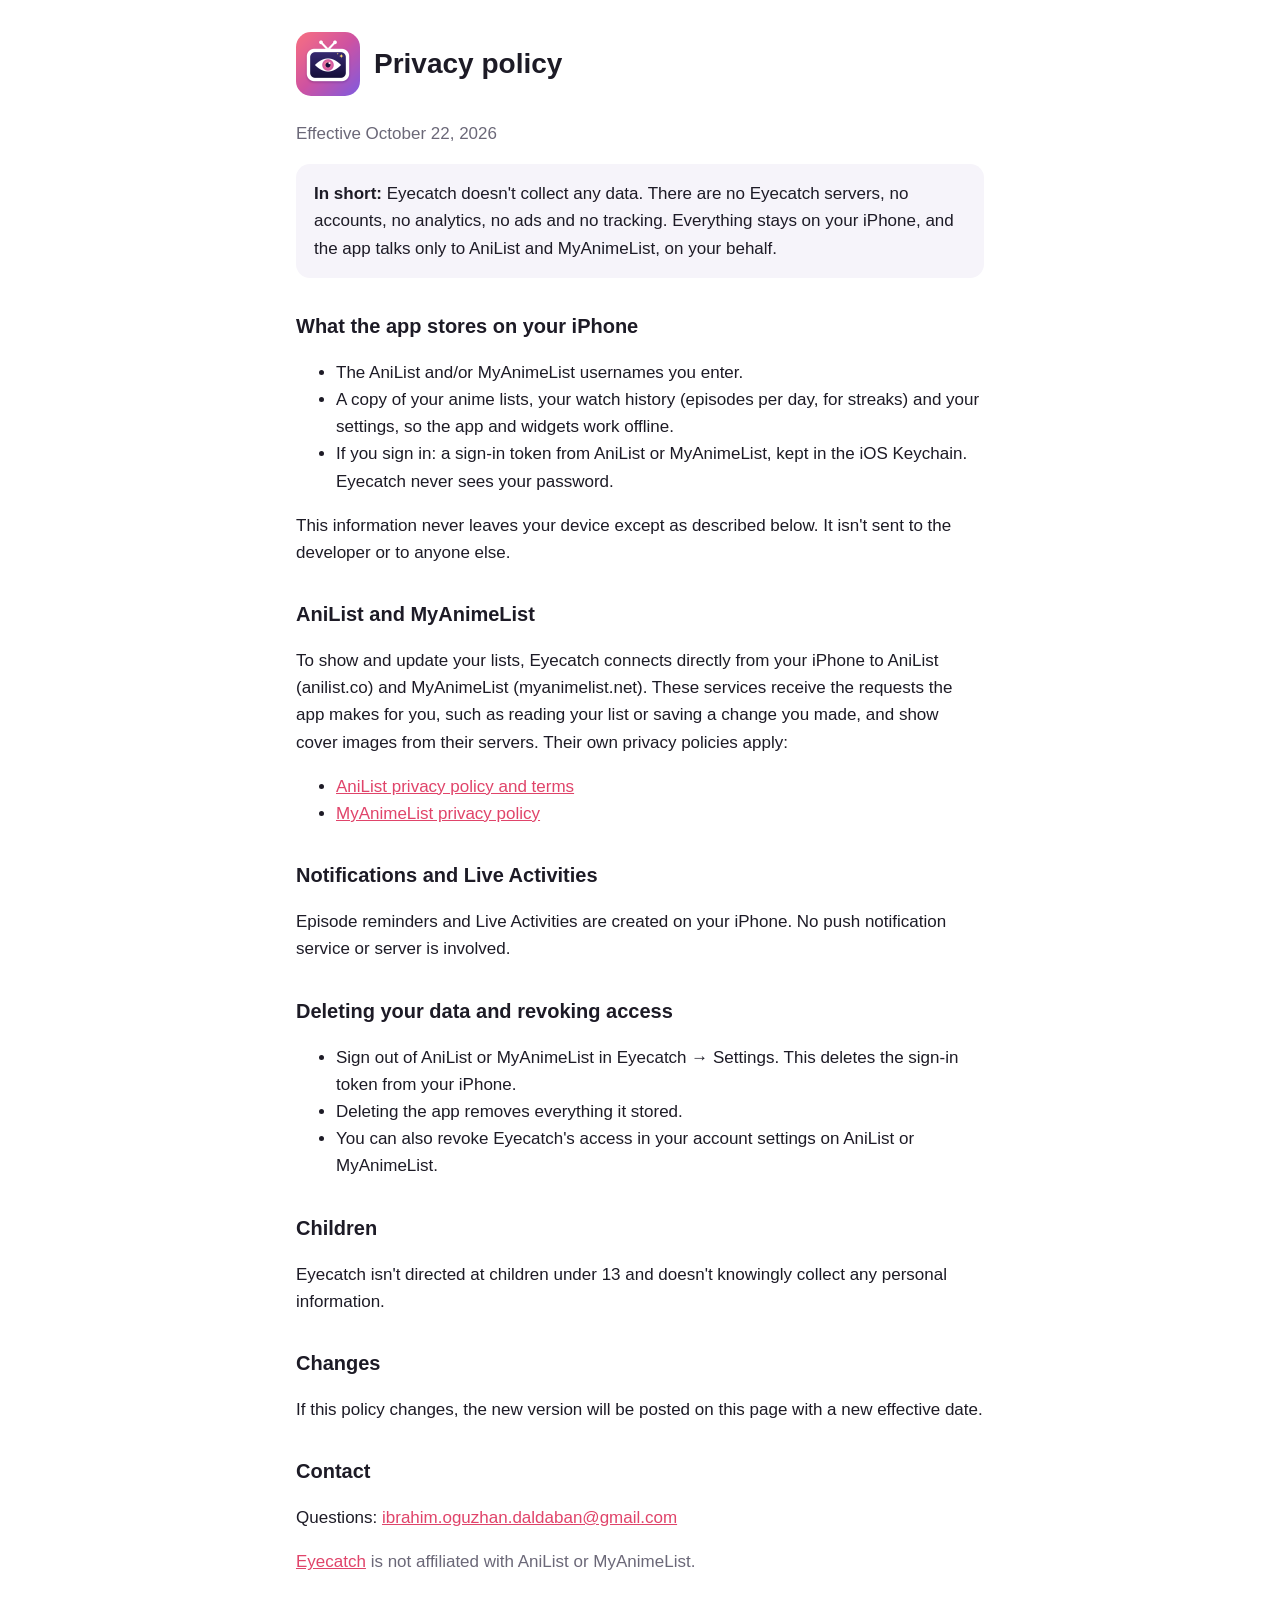
==== privacy.html @ 900f7372 "Eyecatch website: privacy policy and support pages Co-Authored-By: Claude Opus 5.5 <noreply@anthropi" ====
<!doctype html>
<html lang="en">
<head>
<meta charset="utf-8">
<meta name="viewport" content="width=device-width, initial-scale=1">
<title>Eyecatch Privacy Policy</title>
<link rel="stylesheet" href="style.css">
</head>
<body>
<main>
  <header><img src="icon.png" alt=""><h1>Privacy policy</h1></header>
  <p class="muted">Effective October 22, 2026</p>

  <div class="card"><strong>In short:</strong> Eyecatch doesn't collect any data. There are no Eyecatch servers, no accounts, no analytics, no ads and no tracking. Everything stays on your iPhone, and the app talks only to AniList and MyAnimeList, on your behalf.</div>

  <h2>What the app stores on your iPhone</h2>
  <ul>
    <li>The AniList and/or MyAnimeList usernames you enter.</li>
    <li>A copy of your anime lists, your watch history (episodes per day, for streaks) and your settings, so the app and widgets work offline.</li>
    <li>If you sign in: a sign-in token from AniList or MyAnimeList, kept in the iOS Keychain. Eyecatch never sees your password.</li>
  </ul>
  <p>This information never leaves your device except as described below. It isn't sent to the developer or to anyone else.</p>

  <h2>AniList and MyAnimeList</h2>
  <p>To show and update your lists, Eyecatch connects directly from your iPhone to AniList (anilist.co) and MyAnimeList (myanimelist.net). These services receive the requests the app makes for you, such as reading your list or saving a change you made, and show cover images from their servers. Their own privacy policies apply:</p>
  <ul>
    <li><a href="https://anilist.co/terms">AniList privacy policy and terms</a></li>
    <li><a href="https://myanimelist.net/about/privacy_policy">MyAnimeList privacy policy</a></li>
  </ul>

  <h2>Notifications and Live Activities</h2>
  <p>Episode reminders and Live Activities are created on your iPhone. No push notification service or server is involved.</p>

  <h2>Deleting your data and revoking access</h2>
  <ul>
    <li>Sign out of AniList or MyAnimeList in Eyecatch → Settings. This deletes the sign-in token from your iPhone.</li>
    <li>Deleting the app removes everything it stored.</li>
    <li>You can also revoke Eyecatch's access in your account settings on AniList or MyAnimeList.</li>
  </ul>

  <h2>Children</h2>
  <p>Eyecatch isn't directed at children under 13 and doesn't knowingly collect any personal information.</p>

  <h2>Changes</h2>
  <p>If this policy changes, the new version will be posted on this page with a new effective date.</p>

  <h2>Contact</h2>
  <p>Questions: <a href="mailto:ibrahim.oguzhan.daldaban@gmail.com">ibrahim.oguzhan.daldaban@gmail.com</a></p>
  <p class="muted"><a href="index.html">Eyecatch</a> is not affiliated with AniList or MyAnimeList.</p>
</main>
</body>
</html>
---- style.css ----
:root { --bg: #ffffff; --text: #1d1b26; --muted: #6b6878; --accent: #e0446a; --card: #f6f4fa; }
@media (prefers-color-scheme: dark) {
  :root { --bg: #121018; --text: #f2f0f7; --muted: #a9a5b8; --accent: #ff7a95; --card: #1d1a26; }
}
* { box-sizing: border-box; }
body { margin: 0; background: var(--bg); color: var(--text);
       font: 17px/1.6 -apple-system, BlinkMacSystemFont, "Segoe UI", Roboto, sans-serif; }
main { max-width: 720px; margin: 0 auto; padding: 32px 16px 64px; }
header { display: flex; align-items: center; gap: 14px; margin-bottom: 24px; }
header img { width: 64px; height: 64px; border-radius: 15px; }
h1 { font-size: 28px; margin: 0; }
h2 { font-size: 20px; margin-top: 32px; }
a { color: var(--accent); }
.muted { color: var(--muted); }
.card { background: var(--card); border-radius: 14px; padding: 16px 18px; margin: 16px 0; }
nav a { margin-right: 16px; }
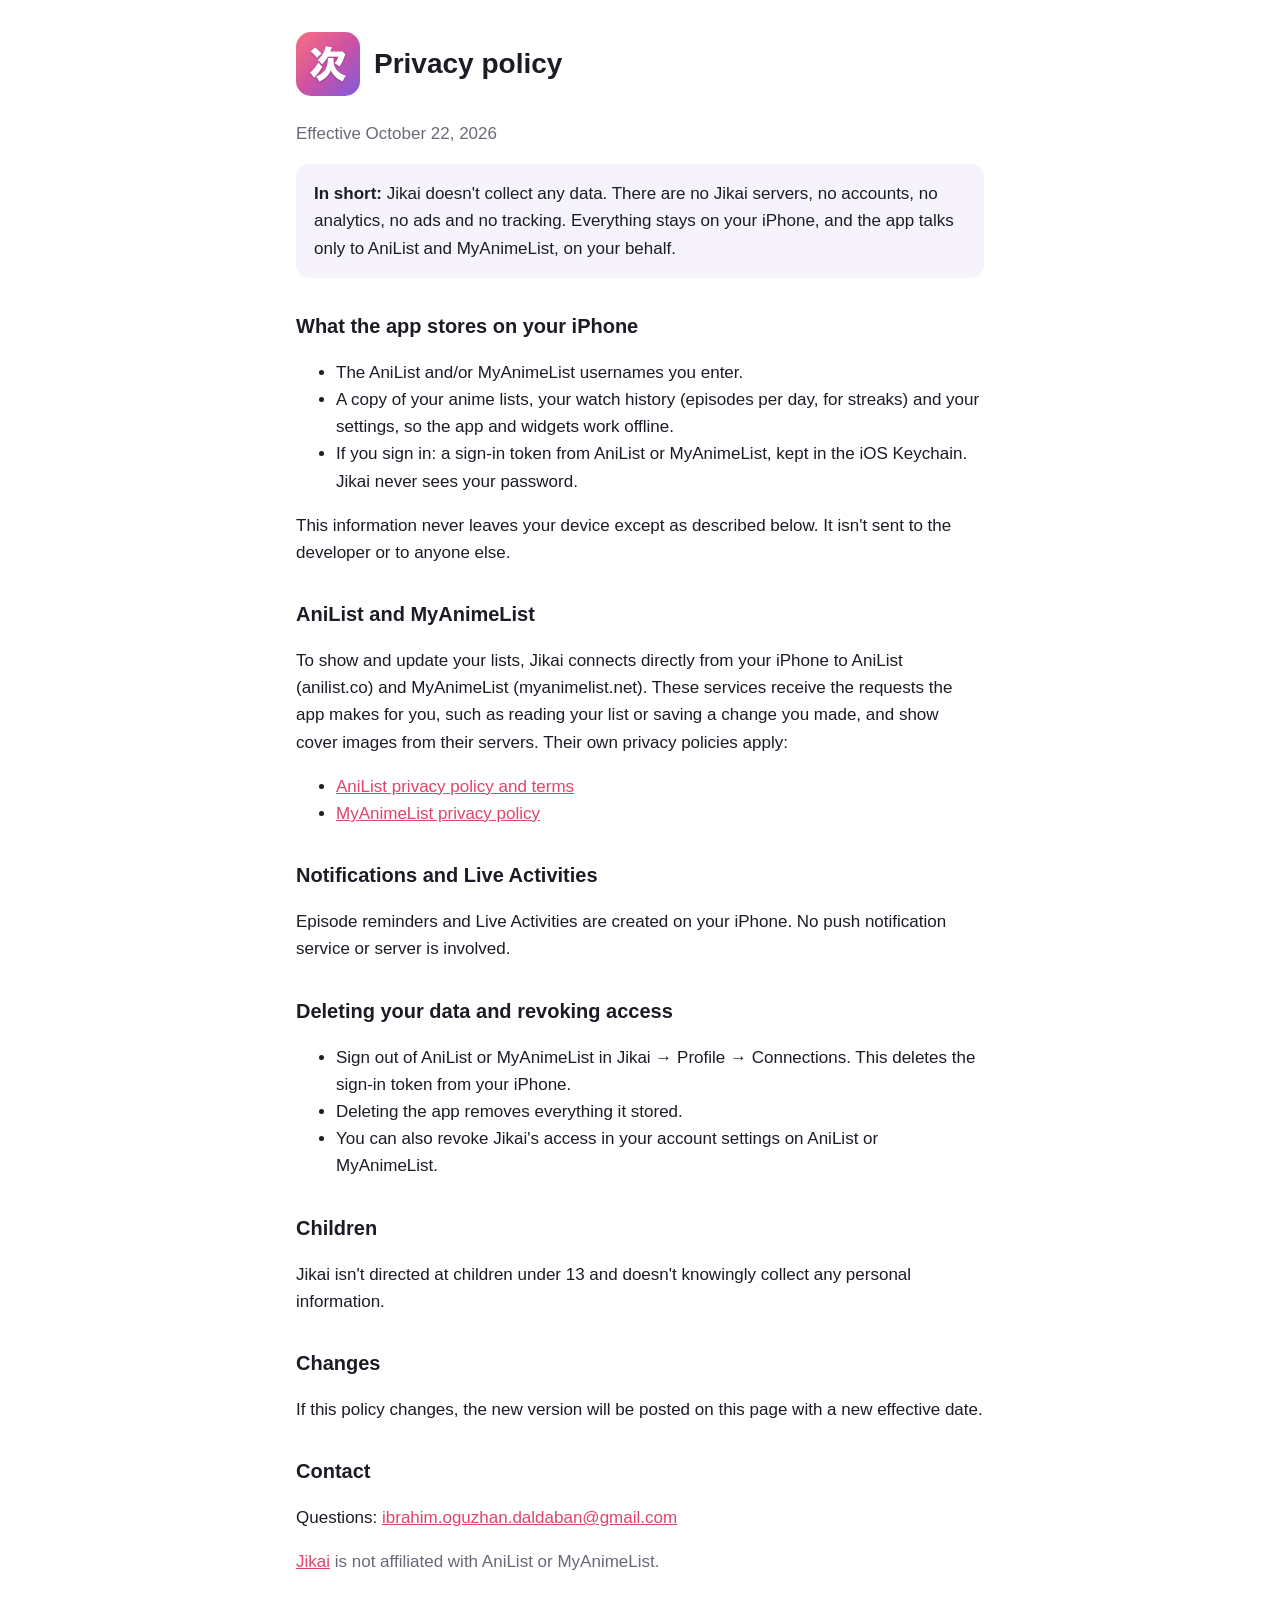
==== commit 9f937483: "Rename to Jikai; new icon; settings now live under Profile" ====
--- a/privacy.html
+++ b/privacy.html
@@ -3,7 +3,7 @@
 <head>
 <meta charset="utf-8">
 <meta name="viewport" content="width=device-width, initial-scale=1">
-<title>Eyecatch Privacy Policy</title>
+<title>Jikai Privacy Policy</title>
 <link rel="stylesheet" href="style.css">
 </head>
 <body>
@@ -11,18 +11,18 @@
   <header><img src="icon.png" alt=""><h1>Privacy policy</h1></header>
   <p class="muted">Effective October 22, 2026</p>
 
-  <div class="card"><strong>In short:</strong> Eyecatch doesn't collect any data. There are no Eyecatch servers, no accounts, no analytics, no ads and no tracking. Everything stays on your iPhone, and the app talks only to AniList and MyAnimeList, on your behalf.</div>
+  <div class="card"><strong>In short:</strong> Jikai doesn't collect any data. There are no Jikai servers, no accounts, no analytics, no ads and no tracking. Everything stays on your iPhone, and the app talks only to AniList and MyAnimeList, on your behalf.</div>
 
   <h2>What the app stores on your iPhone</h2>
   <ul>
     <li>The AniList and/or MyAnimeList usernames you enter.</li>
     <li>A copy of your anime lists, your watch history (episodes per day, for streaks) and your settings, so the app and widgets work offline.</li>
-    <li>If you sign in: a sign-in token from AniList or MyAnimeList, kept in the iOS Keychain. Eyecatch never sees your password.</li>
+    <li>If you sign in: a sign-in token from AniList or MyAnimeList, kept in the iOS Keychain. Jikai never sees your password.</li>
   </ul>
   <p>This information never leaves your device except as described below. It isn't sent to the developer or to anyone else.</p>
 
   <h2>AniList and MyAnimeList</h2>
-  <p>To show and update your lists, Eyecatch connects directly from your iPhone to AniList (anilist.co) and MyAnimeList (myanimelist.net). These services receive the requests the app makes for you, such as reading your list or saving a change you made, and show cover images from their servers. Their own privacy policies apply:</p>
+  <p>To show and update your lists, Jikai connects directly from your iPhone to AniList (anilist.co) and MyAnimeList (myanimelist.net). These services receive the requests the app makes for you, such as reading your list or saving a change you made, and show cover images from their servers. Their own privacy policies apply:</p>
   <ul>
     <li><a href="https://anilist.co/terms">AniList privacy policy and terms</a></li>
     <li><a href="https://myanimelist.net/about/privacy_policy">MyAnimeList privacy policy</a></li>
@@ -33,20 +33,20 @@
 
   <h2>Deleting your data and revoking access</h2>
   <ul>
-    <li>Sign out of AniList or MyAnimeList in Eyecatch → Settings. This deletes the sign-in token from your iPhone.</li>
+    <li>Sign out of AniList or MyAnimeList in Jikai → Profile → Connections. This deletes the sign-in token from your iPhone.</li>
     <li>Deleting the app removes everything it stored.</li>
-    <li>You can also revoke Eyecatch's access in your account settings on AniList or MyAnimeList.</li>
+    <li>You can also revoke Jikai's access in your account settings on AniList or MyAnimeList.</li>
   </ul>
 
   <h2>Children</h2>
-  <p>Eyecatch isn't directed at children under 13 and doesn't knowingly collect any personal information.</p>
+  <p>Jikai isn't directed at children under 13 and doesn't knowingly collect any personal information.</p>
 
   <h2>Changes</h2>
   <p>If this policy changes, the new version will be posted on this page with a new effective date.</p>
 
   <h2>Contact</h2>
   <p>Questions: <a href="mailto:ibrahim.oguzhan.daldaban@gmail.com">ibrahim.oguzhan.daldaban@gmail.com</a></p>
-  <p class="muted"><a href="index.html">Eyecatch</a> is not affiliated with AniList or MyAnimeList.</p>
+  <p class="muted"><a href="index.html">Jikai</a> is not affiliated with AniList or MyAnimeList.</p>
 </main>
 </body>
 </html>
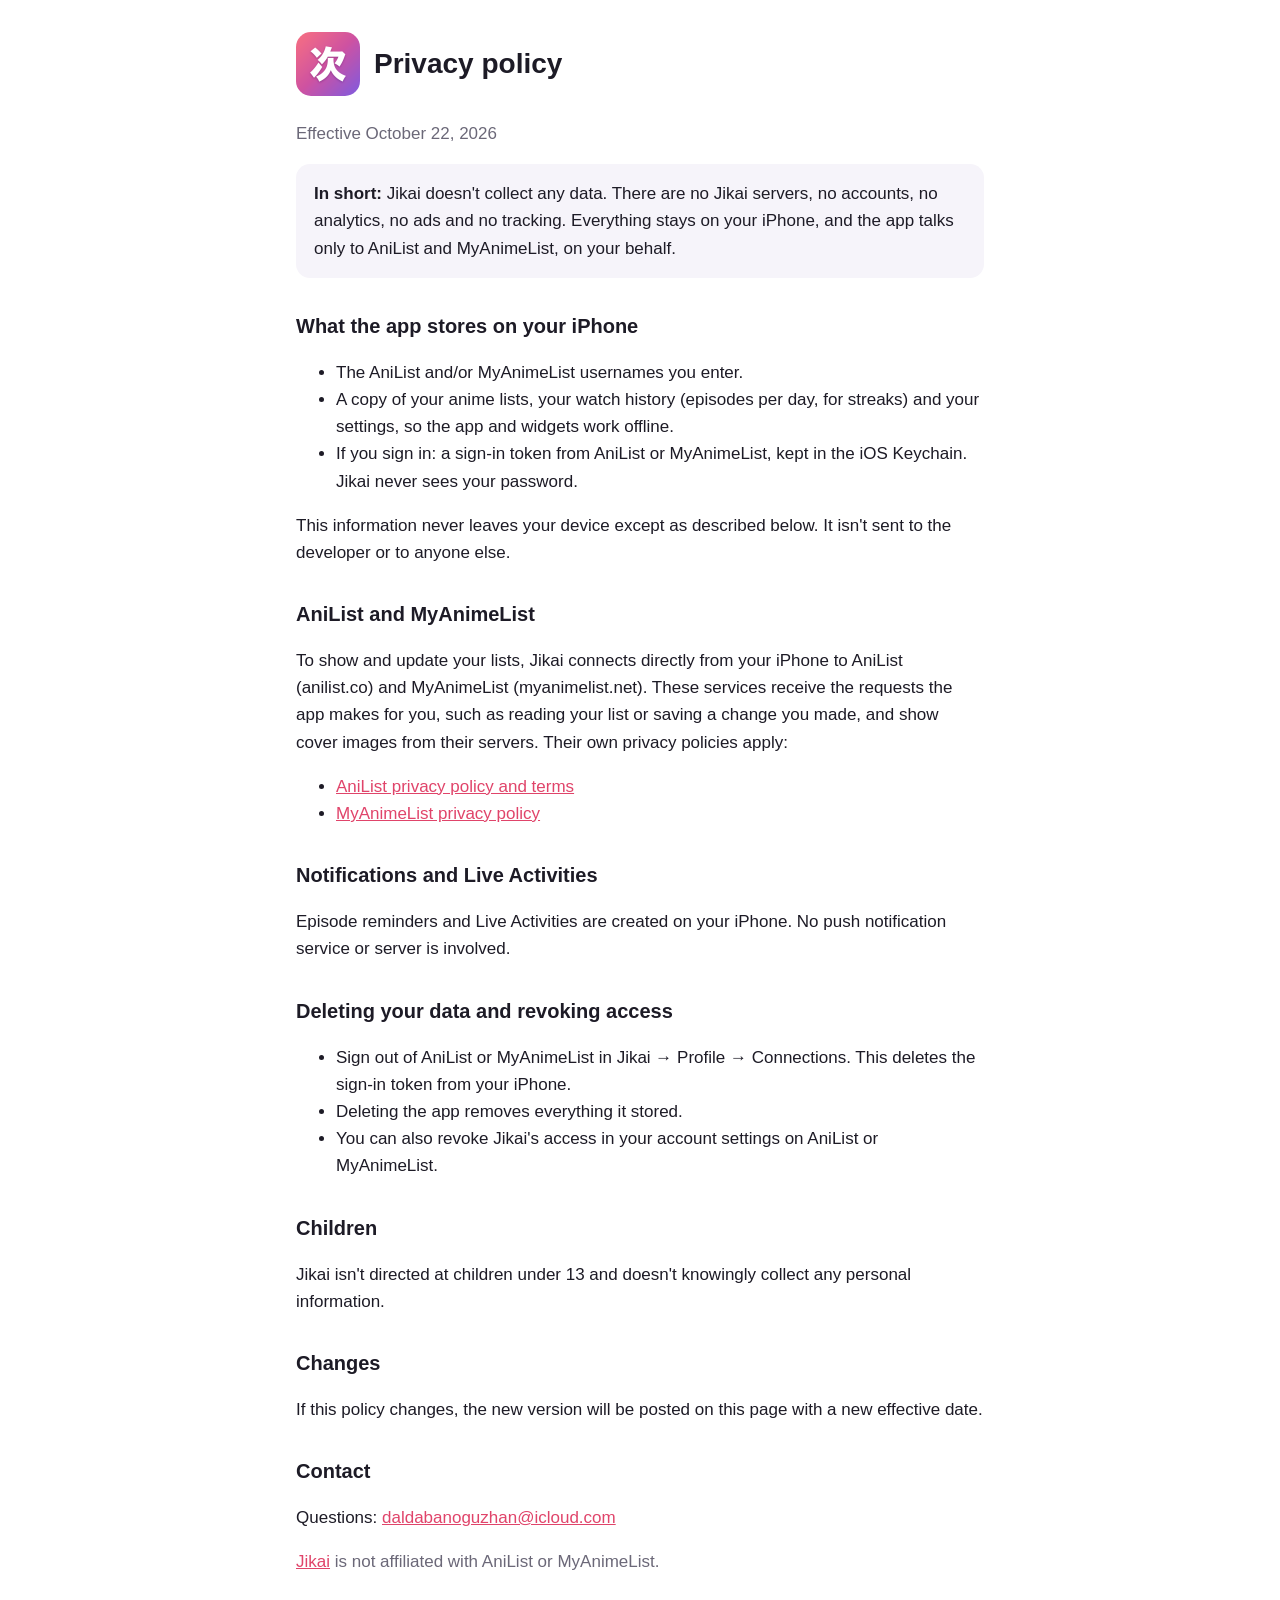
==== commit d7c278e8: "Use daldabanoguzhan@icloud.com as the contact email" ====
--- a/privacy.html
+++ b/privacy.html
@@ -45,7 +45,7 @@
   <p>If this policy changes, the new version will be posted on this page with a new effective date.</p>
 
   <h2>Contact</h2>
-  <p>Questions: <a href="mailto:ibrahim.oguzhan.daldaban@gmail.com">ibrahim.oguzhan.daldaban@gmail.com</a></p>
+  <p>Questions: <a href="mailto:daldabanoguzhan@icloud.com">daldabanoguzhan@icloud.com</a></p>
   <p class="muted"><a href="index.html">Jikai</a> is not affiliated with AniList or MyAnimeList.</p>
 </main>
 </body>
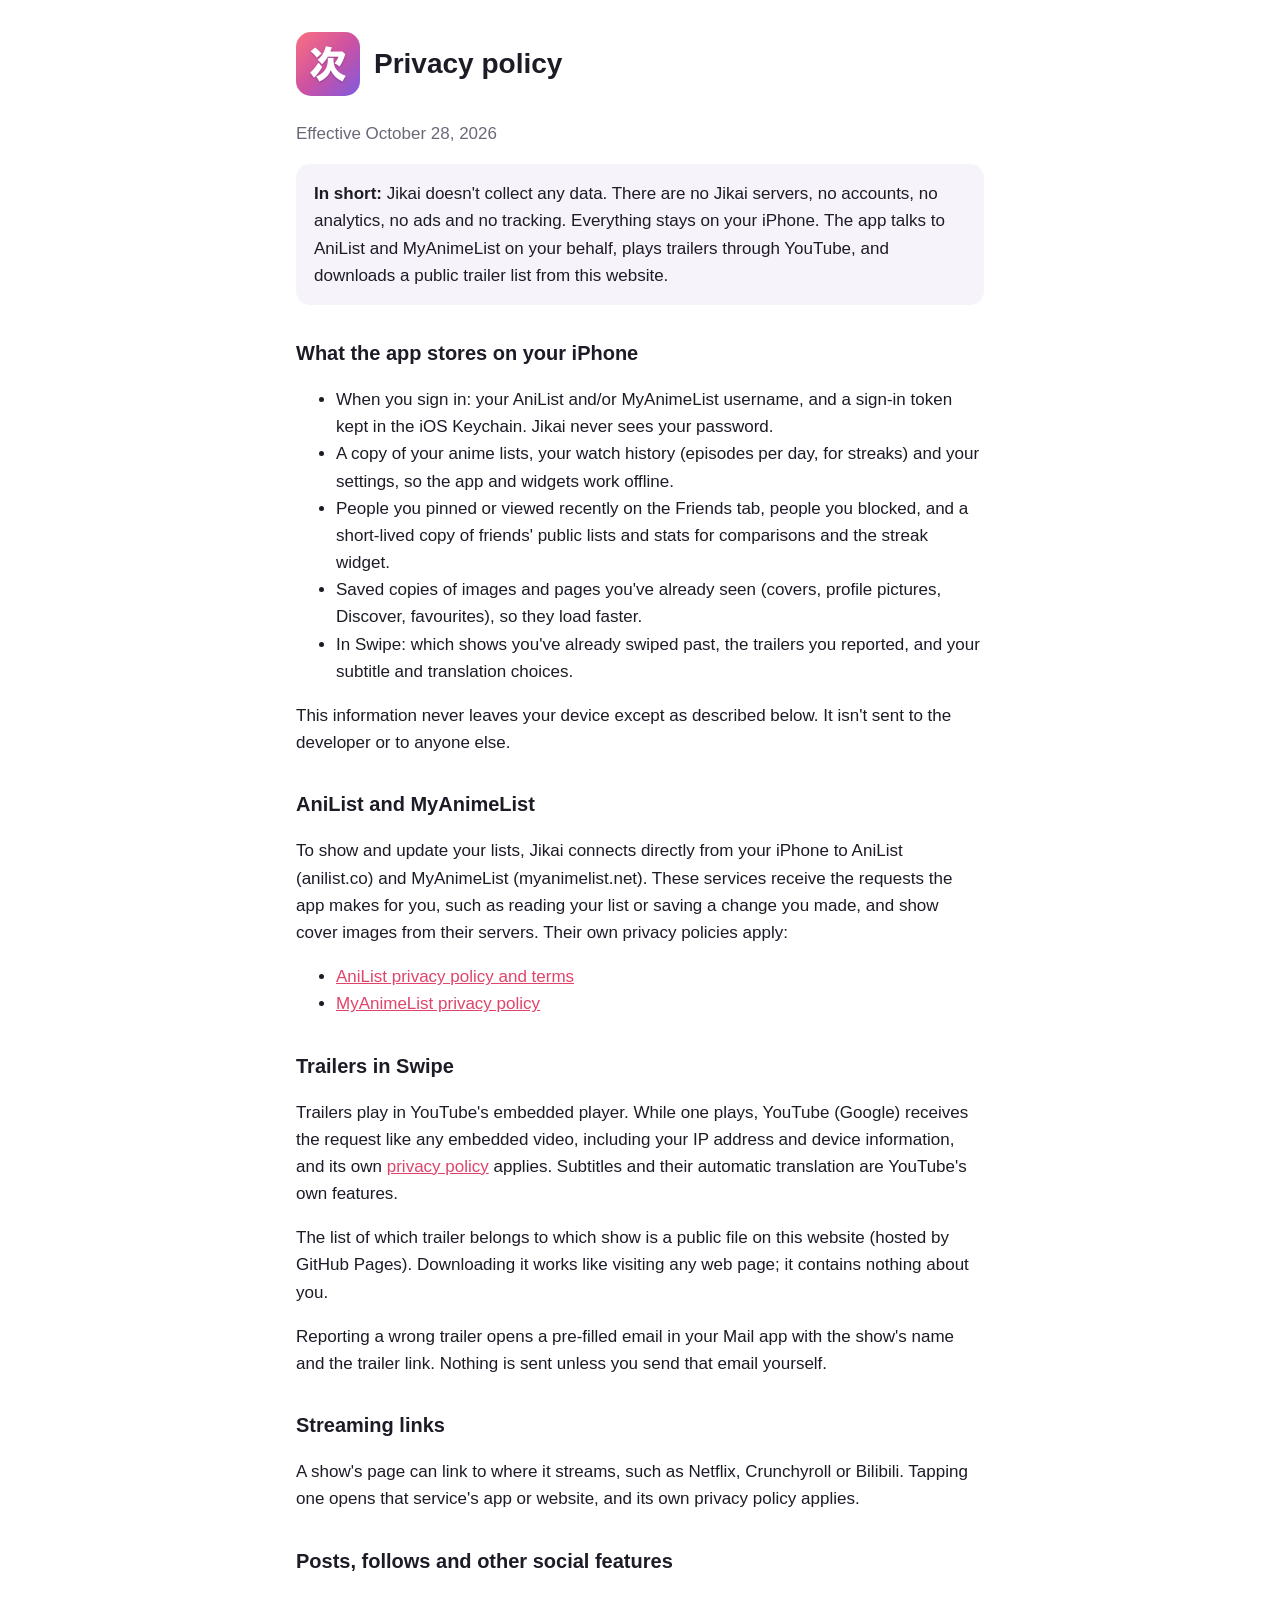
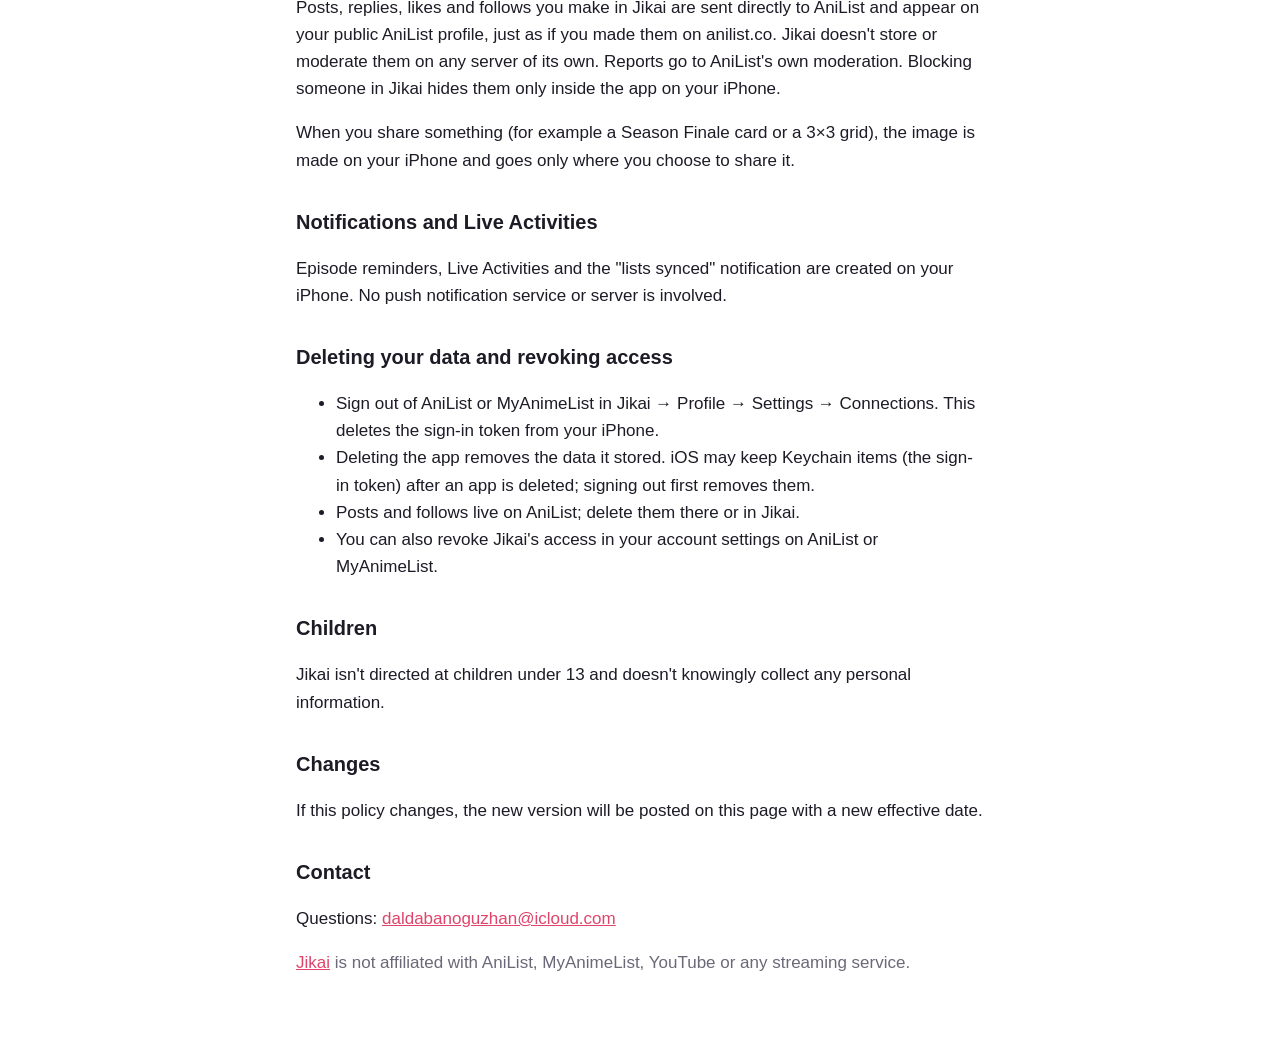
==== commit 5264296e: "Privacy policy: Swipe trailers (YouTube), trailer list, reports, streaming links, caches Co-Authored" ====
--- a/privacy.html
+++ b/privacy.html
@@ -9,15 +9,17 @@
 <body>
 <main>
   <header><img src="icon.png" alt=""><h1>Privacy policy</h1></header>
-  <p class="muted">Effective October 22, 2026</p>
+  <p class="muted">Effective October 28, 2026</p>
 
-  <div class="card"><strong>In short:</strong> Jikai doesn't collect any data. There are no Jikai servers, no accounts, no analytics, no ads and no tracking. Everything stays on your iPhone, and the app talks only to AniList and MyAnimeList, on your behalf.</div>
+  <div class="card"><strong>In short:</strong> Jikai doesn't collect any data. There are no Jikai servers, no accounts, no analytics, no ads and no tracking. Everything stays on your iPhone. The app talks to AniList and MyAnimeList on your behalf, plays trailers through YouTube, and downloads a public trailer list from this website.</div>
 
   <h2>What the app stores on your iPhone</h2>
   <ul>
-    <li>The AniList and/or MyAnimeList usernames you enter.</li>
+    <li>When you sign in: your AniList and/or MyAnimeList username, and a sign-in token kept in the iOS Keychain. Jikai never sees your password.</li>
     <li>A copy of your anime lists, your watch history (episodes per day, for streaks) and your settings, so the app and widgets work offline.</li>
-    <li>If you sign in: a sign-in token from AniList or MyAnimeList, kept in the iOS Keychain. Jikai never sees your password.</li>
+    <li>People you pinned or viewed recently on the Friends tab, people you blocked, and a short-lived copy of friends' public lists and stats for comparisons and the streak widget.</li>
+    <li>Saved copies of images and pages you've already seen (covers, profile pictures, Discover, favourites), so they load faster.</li>
+    <li>In Swipe: which shows you've already swiped past, the trailers you reported, and your subtitle and translation choices.</li>
   </ul>
   <p>This information never leaves your device except as described below. It isn't sent to the developer or to anyone else.</p>
 
@@ -28,13 +30,26 @@
     <li><a href="https://myanimelist.net/about/privacy_policy">MyAnimeList privacy policy</a></li>
   </ul>
 
+  <h2>Trailers in Swipe</h2>
+  <p>Trailers play in YouTube's embedded player. While one plays, YouTube (Google) receives the request like any embedded video, including your IP address and device information, and its own <a href="https://policies.google.com/privacy">privacy policy</a> applies. Subtitles and their automatic translation are YouTube's own features.</p>
+  <p>The list of which trailer belongs to which show is a public file on this website (hosted by GitHub Pages). Downloading it works like visiting any web page; it contains nothing about you.</p>
+  <p>Reporting a wrong trailer opens a pre-filled email in your Mail app with the show's name and the trailer link. Nothing is sent unless you send that email yourself.</p>
+
+  <h2>Streaming links</h2>
+  <p>A show's page can link to where it streams, such as Netflix, Crunchyroll or Bilibili. Tapping one opens that service's app or website, and its own privacy policy applies.</p>
+
+  <h2>Posts, follows and other social features</h2>
+  <p>Posts, replies, likes and follows you make in Jikai are sent directly to AniList and appear on your public AniList profile, just as if you made them on anilist.co. Jikai doesn't store or moderate them on any server of its own. Reports go to AniList's own moderation. Blocking someone in Jikai hides them only inside the app on your iPhone.</p>
+  <p>When you share something (for example a Season Finale card or a 3×3 grid), the image is made on your iPhone and goes only where you choose to share it.</p>
+
   <h2>Notifications and Live Activities</h2>
-  <p>Episode reminders and Live Activities are created on your iPhone. No push notification service or server is involved.</p>
+  <p>Episode reminders, Live Activities and the "lists synced" notification are created on your iPhone. No push notification service or server is involved.</p>
 
   <h2>Deleting your data and revoking access</h2>
   <ul>
-    <li>Sign out of AniList or MyAnimeList in Jikai → Profile → Connections. This deletes the sign-in token from your iPhone.</li>
-    <li>Deleting the app removes everything it stored.</li>
+    <li>Sign out of AniList or MyAnimeList in Jikai → Profile → Settings → Connections. This deletes the sign-in token from your iPhone.</li>
+    <li>Deleting the app removes the data it stored. iOS may keep Keychain items (the sign-in token) after an app is deleted; signing out first removes them.</li>
+    <li>Posts and follows live on AniList; delete them there or in Jikai.</li>
     <li>You can also revoke Jikai's access in your account settings on AniList or MyAnimeList.</li>
   </ul>
 
@@ -46,7 +61,7 @@
 
   <h2>Contact</h2>
   <p>Questions: <a href="mailto:daldabanoguzhan@icloud.com">daldabanoguzhan@icloud.com</a></p>
-  <p class="muted"><a href="index.html">Jikai</a> is not affiliated with AniList or MyAnimeList.</p>
+  <p class="muted"><a href="index.html">Jikai</a> is not affiliated with AniList, MyAnimeList, YouTube or any streaming service.</p>
 </main>
 </body>
 </html>
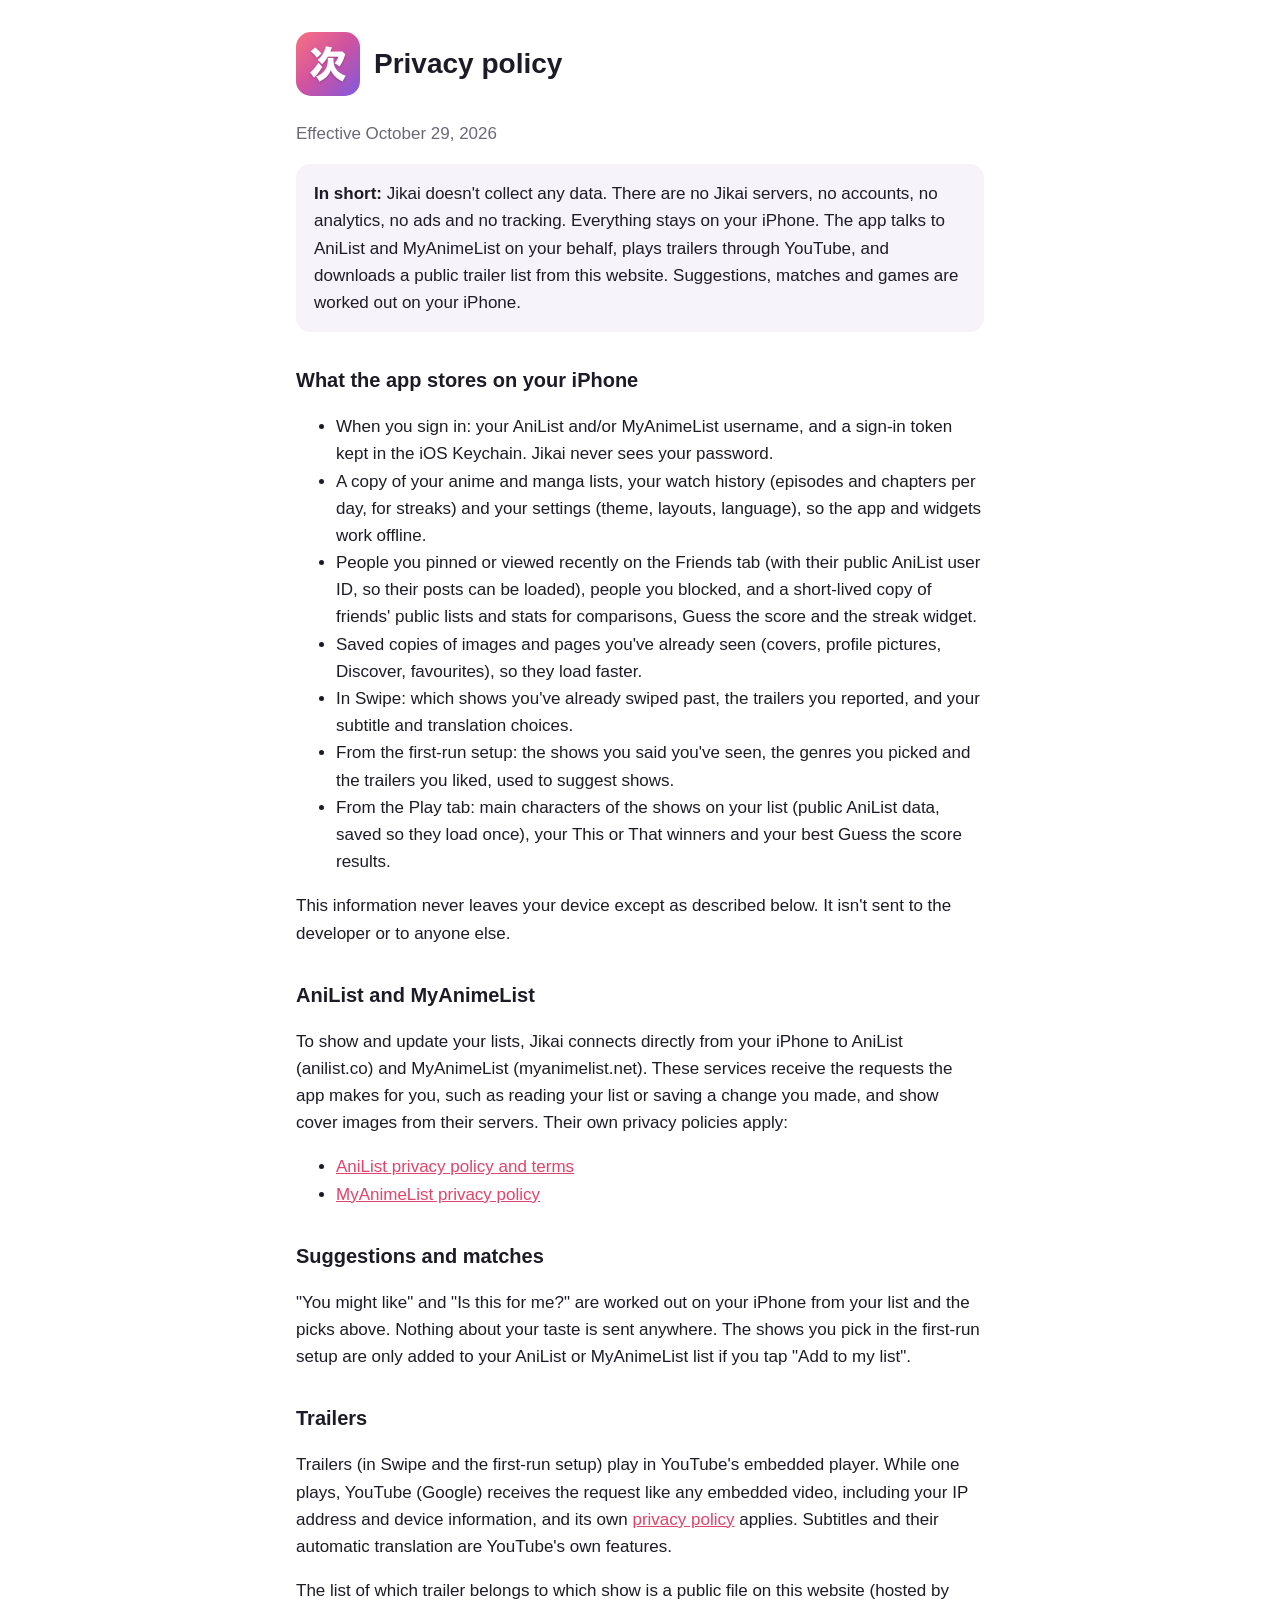
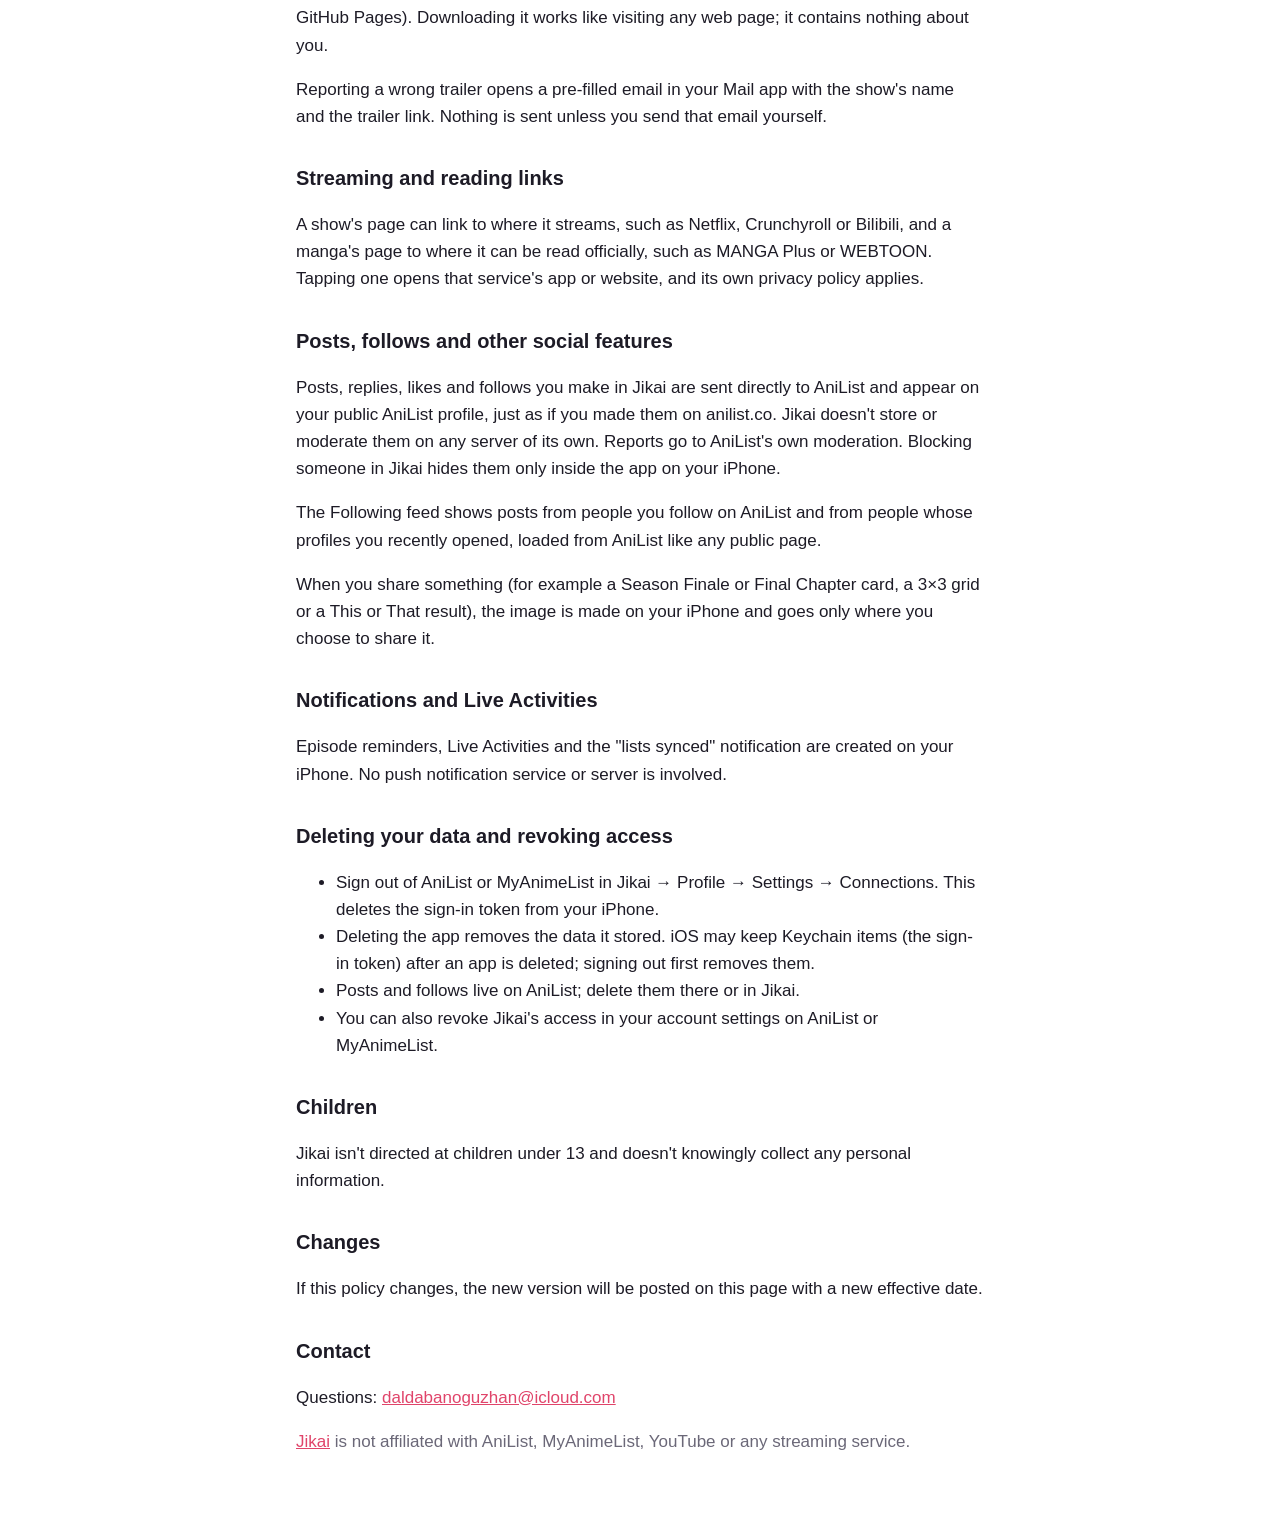
==== commit 37ec54da: "Trailers: prefer videos that play everywhere, skip game trailers, GKIDS / VIZ / TOHO; privacy policy" ====
--- a/privacy.html
+++ b/privacy.html
@@ -9,17 +9,19 @@
 <body>
 <main>
   <header><img src="icon.png" alt=""><h1>Privacy policy</h1></header>
-  <p class="muted">Effective October 28, 2026</p>
+  <p class="muted">Effective October 29, 2026</p>
 
-  <div class="card"><strong>In short:</strong> Jikai doesn't collect any data. There are no Jikai servers, no accounts, no analytics, no ads and no tracking. Everything stays on your iPhone. The app talks to AniList and MyAnimeList on your behalf, plays trailers through YouTube, and downloads a public trailer list from this website.</div>
+  <div class="card"><strong>In short:</strong> Jikai doesn't collect any data. There are no Jikai servers, no accounts, no analytics, no ads and no tracking. Everything stays on your iPhone. The app talks to AniList and MyAnimeList on your behalf, plays trailers through YouTube, and downloads a public trailer list from this website. Suggestions, matches and games are worked out on your iPhone.</div>
 
   <h2>What the app stores on your iPhone</h2>
   <ul>
     <li>When you sign in: your AniList and/or MyAnimeList username, and a sign-in token kept in the iOS Keychain. Jikai never sees your password.</li>
-    <li>A copy of your anime lists, your watch history (episodes per day, for streaks) and your settings, so the app and widgets work offline.</li>
-    <li>People you pinned or viewed recently on the Friends tab, people you blocked, and a short-lived copy of friends' public lists and stats for comparisons and the streak widget.</li>
+    <li>A copy of your anime and manga lists, your watch history (episodes and chapters per day, for streaks) and your settings (theme, layouts, language), so the app and widgets work offline.</li>
+    <li>People you pinned or viewed recently on the Friends tab (with their public AniList user ID, so their posts can be loaded), people you blocked, and a short-lived copy of friends' public lists and stats for comparisons, Guess the score and the streak widget.</li>
     <li>Saved copies of images and pages you've already seen (covers, profile pictures, Discover, favourites), so they load faster.</li>
     <li>In Swipe: which shows you've already swiped past, the trailers you reported, and your subtitle and translation choices.</li>
+    <li>From the first-run setup: the shows you said you've seen, the genres you picked and the trailers you liked, used to suggest shows.</li>
+    <li>From the Play tab: main characters of the shows on your list (public AniList data, saved so they load once), your This or That winners and your best Guess the score results.</li>
   </ul>
   <p>This information never leaves your device except as described below. It isn't sent to the developer or to anyone else.</p>
 
@@ -30,17 +32,21 @@
     <li><a href="https://myanimelist.net/about/privacy_policy">MyAnimeList privacy policy</a></li>
   </ul>
 
-  <h2>Trailers in Swipe</h2>
-  <p>Trailers play in YouTube's embedded player. While one plays, YouTube (Google) receives the request like any embedded video, including your IP address and device information, and its own <a href="https://policies.google.com/privacy">privacy policy</a> applies. Subtitles and their automatic translation are YouTube's own features.</p>
+  <h2>Suggestions and matches</h2>
+  <p>"You might like" and "Is this for me?" are worked out on your iPhone from your list and the picks above. Nothing about your taste is sent anywhere. The shows you pick in the first-run setup are only added to your AniList or MyAnimeList list if you tap "Add to my list".</p>
+
+  <h2>Trailers</h2>
+  <p>Trailers (in Swipe and the first-run setup) play in YouTube's embedded player. While one plays, YouTube (Google) receives the request like any embedded video, including your IP address and device information, and its own <a href="https://policies.google.com/privacy">privacy policy</a> applies. Subtitles and their automatic translation are YouTube's own features.</p>
   <p>The list of which trailer belongs to which show is a public file on this website (hosted by GitHub Pages). Downloading it works like visiting any web page; it contains nothing about you.</p>
   <p>Reporting a wrong trailer opens a pre-filled email in your Mail app with the show's name and the trailer link. Nothing is sent unless you send that email yourself.</p>
 
-  <h2>Streaming links</h2>
-  <p>A show's page can link to where it streams, such as Netflix, Crunchyroll or Bilibili. Tapping one opens that service's app or website, and its own privacy policy applies.</p>
+  <h2>Streaming and reading links</h2>
+  <p>A show's page can link to where it streams, such as Netflix, Crunchyroll or Bilibili, and a manga's page to where it can be read officially, such as MANGA Plus or WEBTOON. Tapping one opens that service's app or website, and its own privacy policy applies.</p>
 
   <h2>Posts, follows and other social features</h2>
   <p>Posts, replies, likes and follows you make in Jikai are sent directly to AniList and appear on your public AniList profile, just as if you made them on anilist.co. Jikai doesn't store or moderate them on any server of its own. Reports go to AniList's own moderation. Blocking someone in Jikai hides them only inside the app on your iPhone.</p>
-  <p>When you share something (for example a Season Finale card or a 3×3 grid), the image is made on your iPhone and goes only where you choose to share it.</p>
+  <p>The Following feed shows posts from people you follow on AniList and from people whose profiles you recently opened, loaded from AniList like any public page.</p>
+  <p>When you share something (for example a Season Finale or Final Chapter card, a 3×3 grid or a This or That result), the image is made on your iPhone and goes only where you choose to share it.</p>
 
   <h2>Notifications and Live Activities</h2>
   <p>Episode reminders, Live Activities and the "lists synced" notification are created on your iPhone. No push notification service or server is involved.</p>
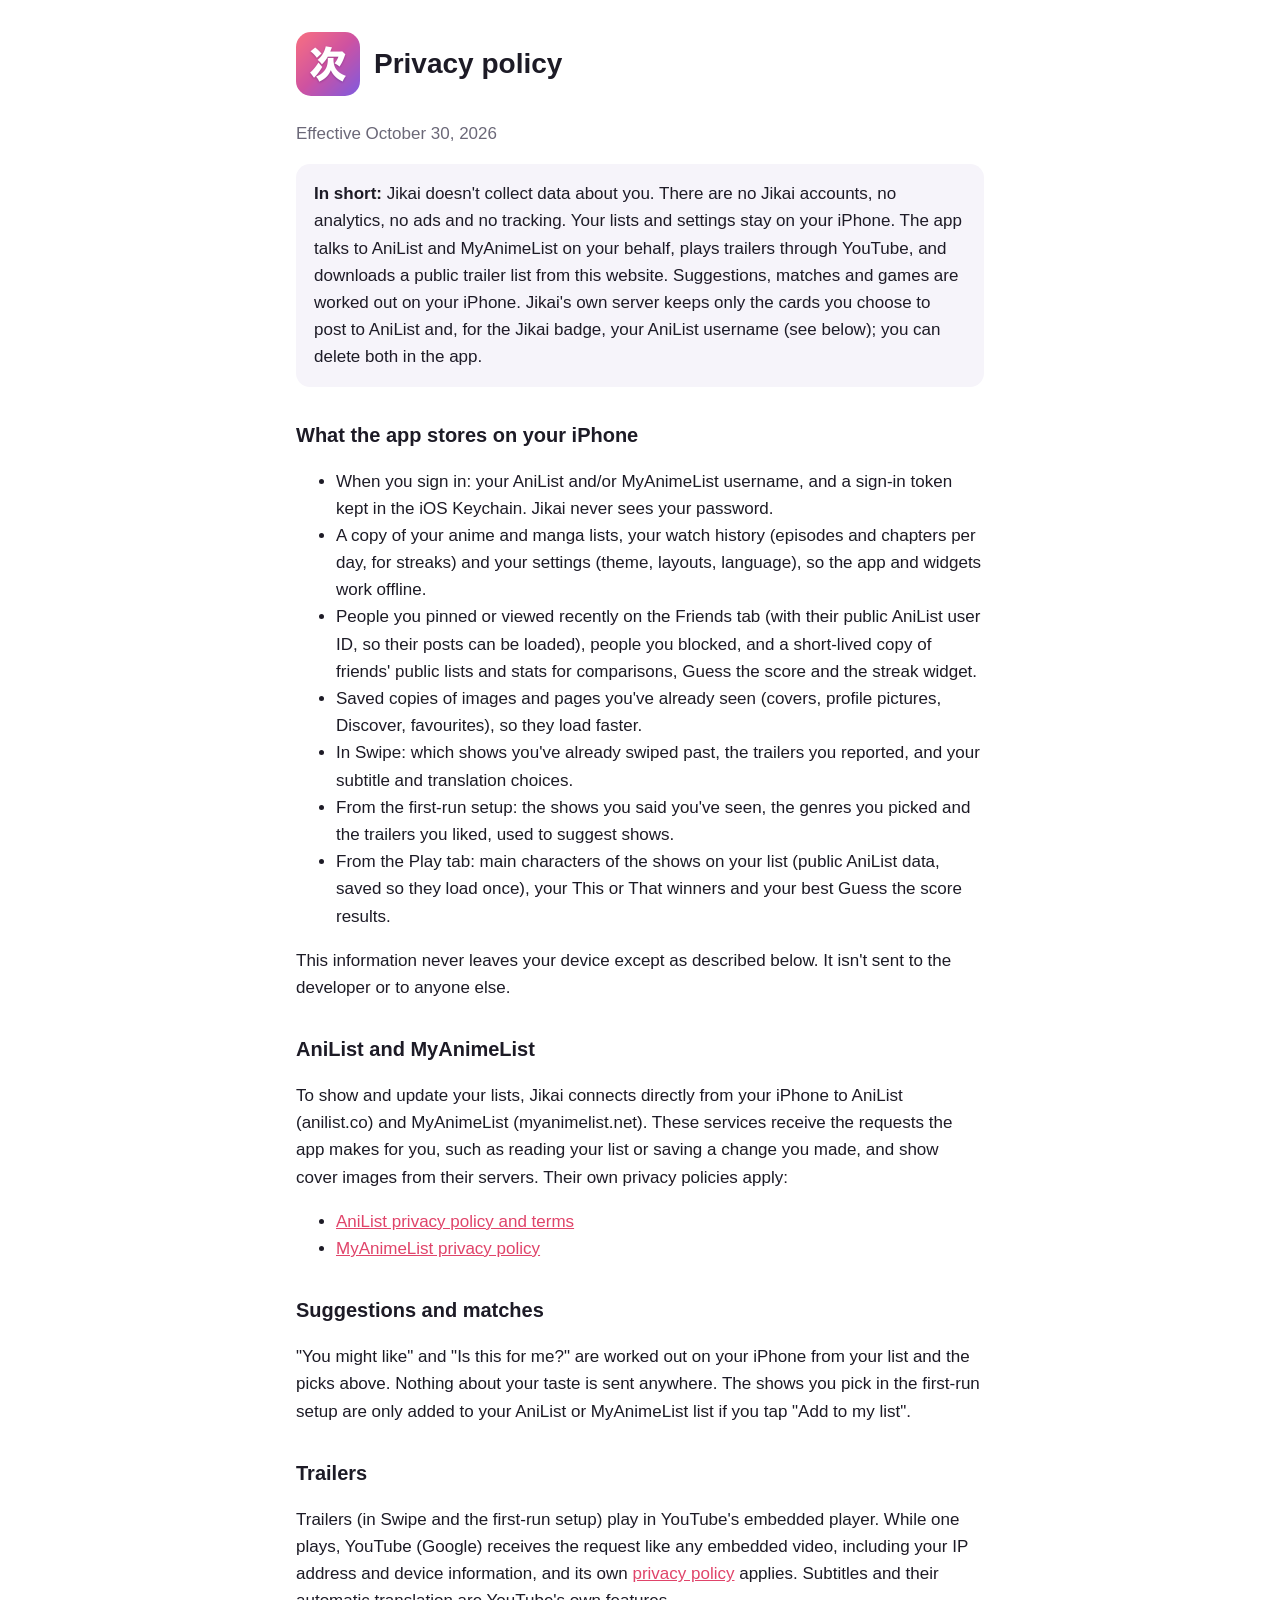
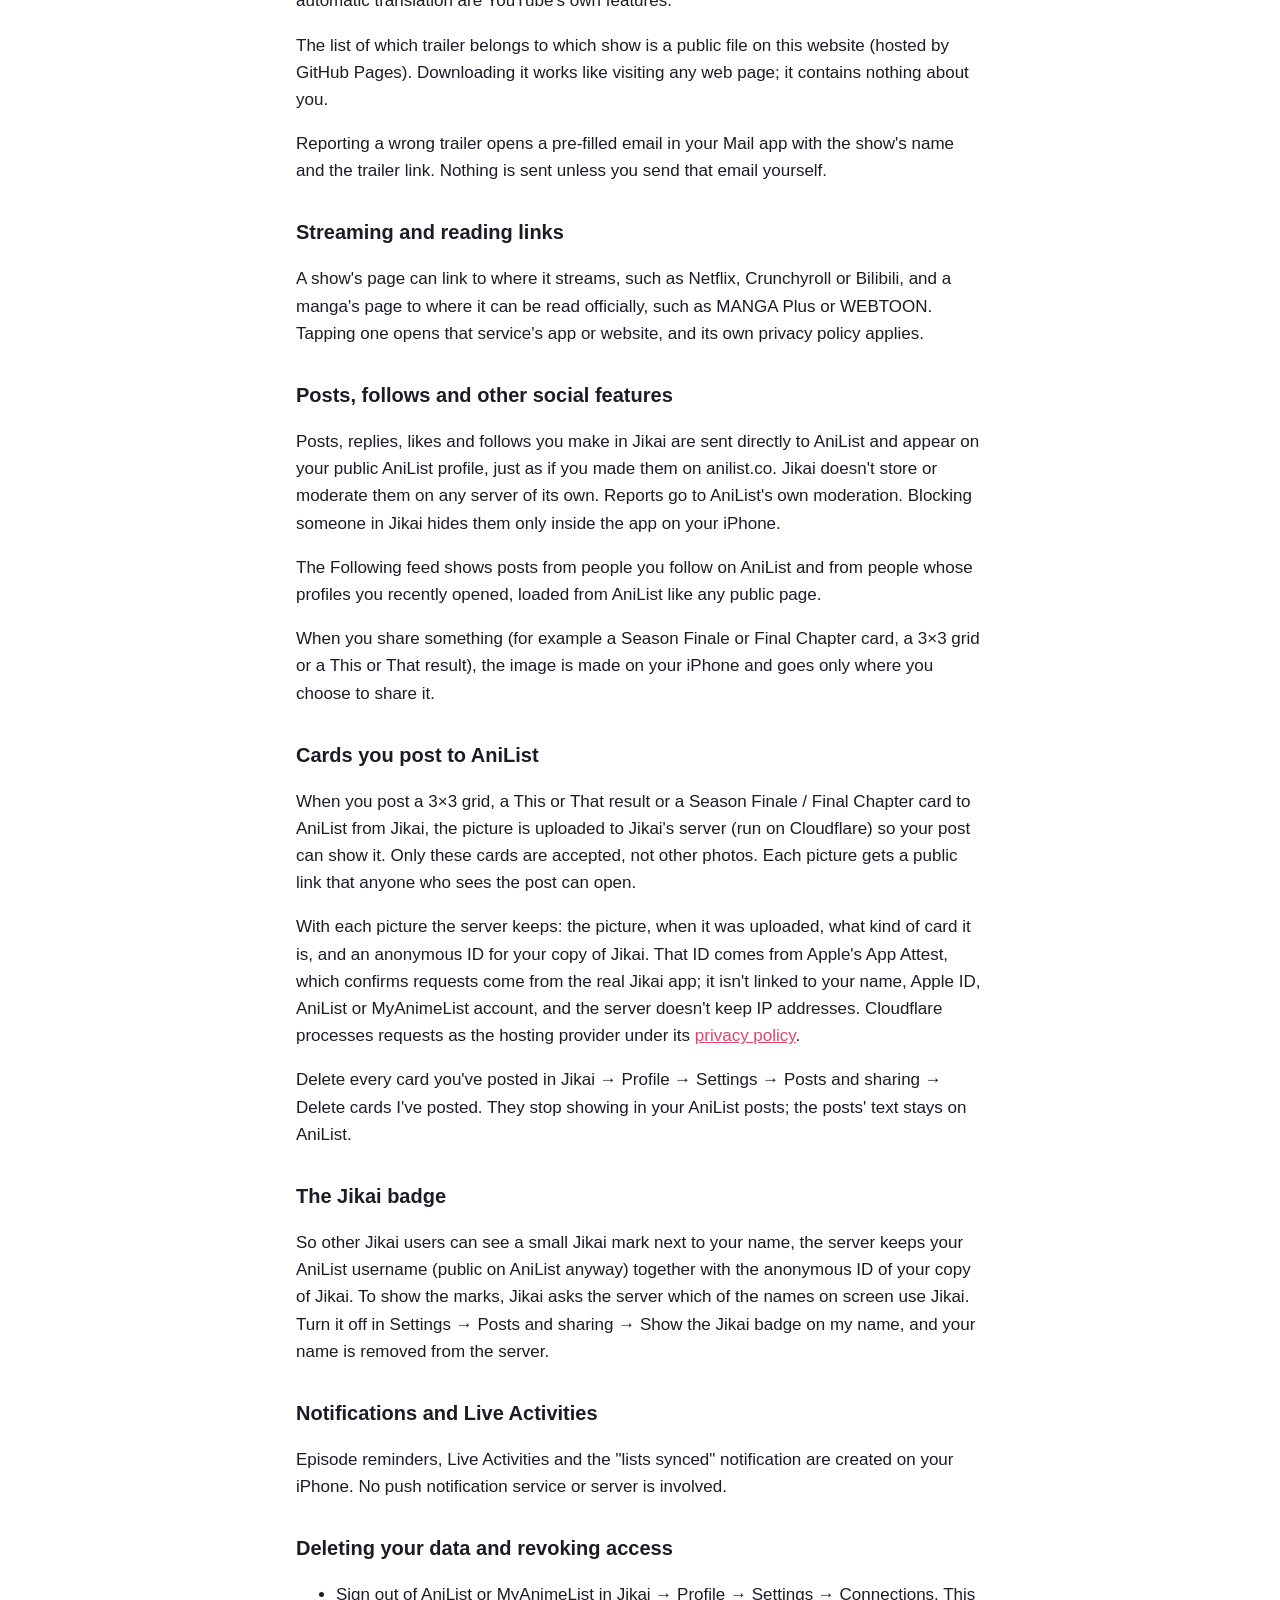
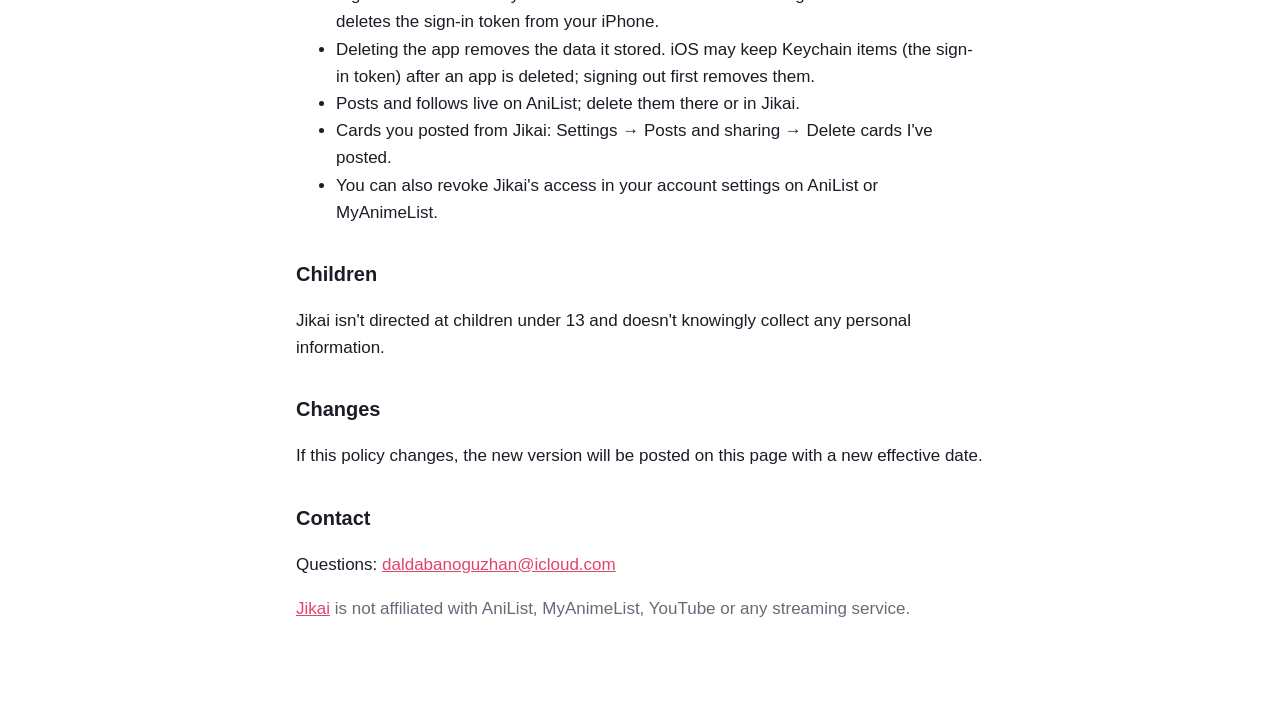
==== commit f58e8755: "Privacy policy: cards posted to AniList and the Jikai badge (Jikai's server) Co-Authored-By: Claude " ====
--- a/privacy.html
+++ b/privacy.html
@@ -9,9 +9,9 @@
 <body>
 <main>
   <header><img src="icon.png" alt=""><h1>Privacy policy</h1></header>
-  <p class="muted">Effective October 29, 2026</p>
+  <p class="muted">Effective October 30, 2026</p>
 
-  <div class="card"><strong>In short:</strong> Jikai doesn't collect any data. There are no Jikai servers, no accounts, no analytics, no ads and no tracking. Everything stays on your iPhone. The app talks to AniList and MyAnimeList on your behalf, plays trailers through YouTube, and downloads a public trailer list from this website. Suggestions, matches and games are worked out on your iPhone.</div>
+  <div class="card"><strong>In short:</strong> Jikai doesn't collect data about you. There are no Jikai accounts, no analytics, no ads and no tracking. Your lists and settings stay on your iPhone. The app talks to AniList and MyAnimeList on your behalf, plays trailers through YouTube, and downloads a public trailer list from this website. Suggestions, matches and games are worked out on your iPhone. Jikai's own server keeps only the cards you choose to post to AniList and, for the Jikai badge, your AniList username (see below); you can delete both in the app.</div>
 
   <h2>What the app stores on your iPhone</h2>
   <ul>
@@ -48,6 +48,14 @@
   <p>The Following feed shows posts from people you follow on AniList and from people whose profiles you recently opened, loaded from AniList like any public page.</p>
   <p>When you share something (for example a Season Finale or Final Chapter card, a 3×3 grid or a This or That result), the image is made on your iPhone and goes only where you choose to share it.</p>
 
+  <h2>Cards you post to AniList</h2>
+  <p>When you post a 3×3 grid, a This or That result or a Season Finale / Final Chapter card to AniList from Jikai, the picture is uploaded to Jikai's server (run on Cloudflare) so your post can show it. Only these cards are accepted, not other photos. Each picture gets a public link that anyone who sees the post can open.</p>
+  <p>With each picture the server keeps: the picture, when it was uploaded, what kind of card it is, and an anonymous ID for your copy of Jikai. That ID comes from Apple's App Attest, which confirms requests come from the real Jikai app; it isn't linked to your name, Apple ID, AniList or MyAnimeList account, and the server doesn't keep IP addresses. Cloudflare processes requests as the hosting provider under its <a href="https://www.cloudflare.com/privacypolicy/">privacy policy</a>.</p>
+  <p>Delete every card you've posted in Jikai → Profile → Settings → Posts and sharing → Delete cards I've posted. They stop showing in your AniList posts; the posts' text stays on AniList.</p>
+
+  <h2>The Jikai badge</h2>
+  <p>So other Jikai users can see a small Jikai mark next to your name, the server keeps your AniList username (public on AniList anyway) together with the anonymous ID of your copy of Jikai. To show the marks, Jikai asks the server which of the names on screen use Jikai. Turn it off in Settings → Posts and sharing → Show the Jikai badge on my name, and your name is removed from the server.</p>
+
   <h2>Notifications and Live Activities</h2>
   <p>Episode reminders, Live Activities and the "lists synced" notification are created on your iPhone. No push notification service or server is involved.</p>
 
@@ -56,6 +64,7 @@
     <li>Sign out of AniList or MyAnimeList in Jikai → Profile → Settings → Connections. This deletes the sign-in token from your iPhone.</li>
     <li>Deleting the app removes the data it stored. iOS may keep Keychain items (the sign-in token) after an app is deleted; signing out first removes them.</li>
     <li>Posts and follows live on AniList; delete them there or in Jikai.</li>
+    <li>Cards you posted from Jikai: Settings → Posts and sharing → Delete cards I've posted.</li>
     <li>You can also revoke Jikai's access in your account settings on AniList or MyAnimeList.</li>
   </ul>
 
